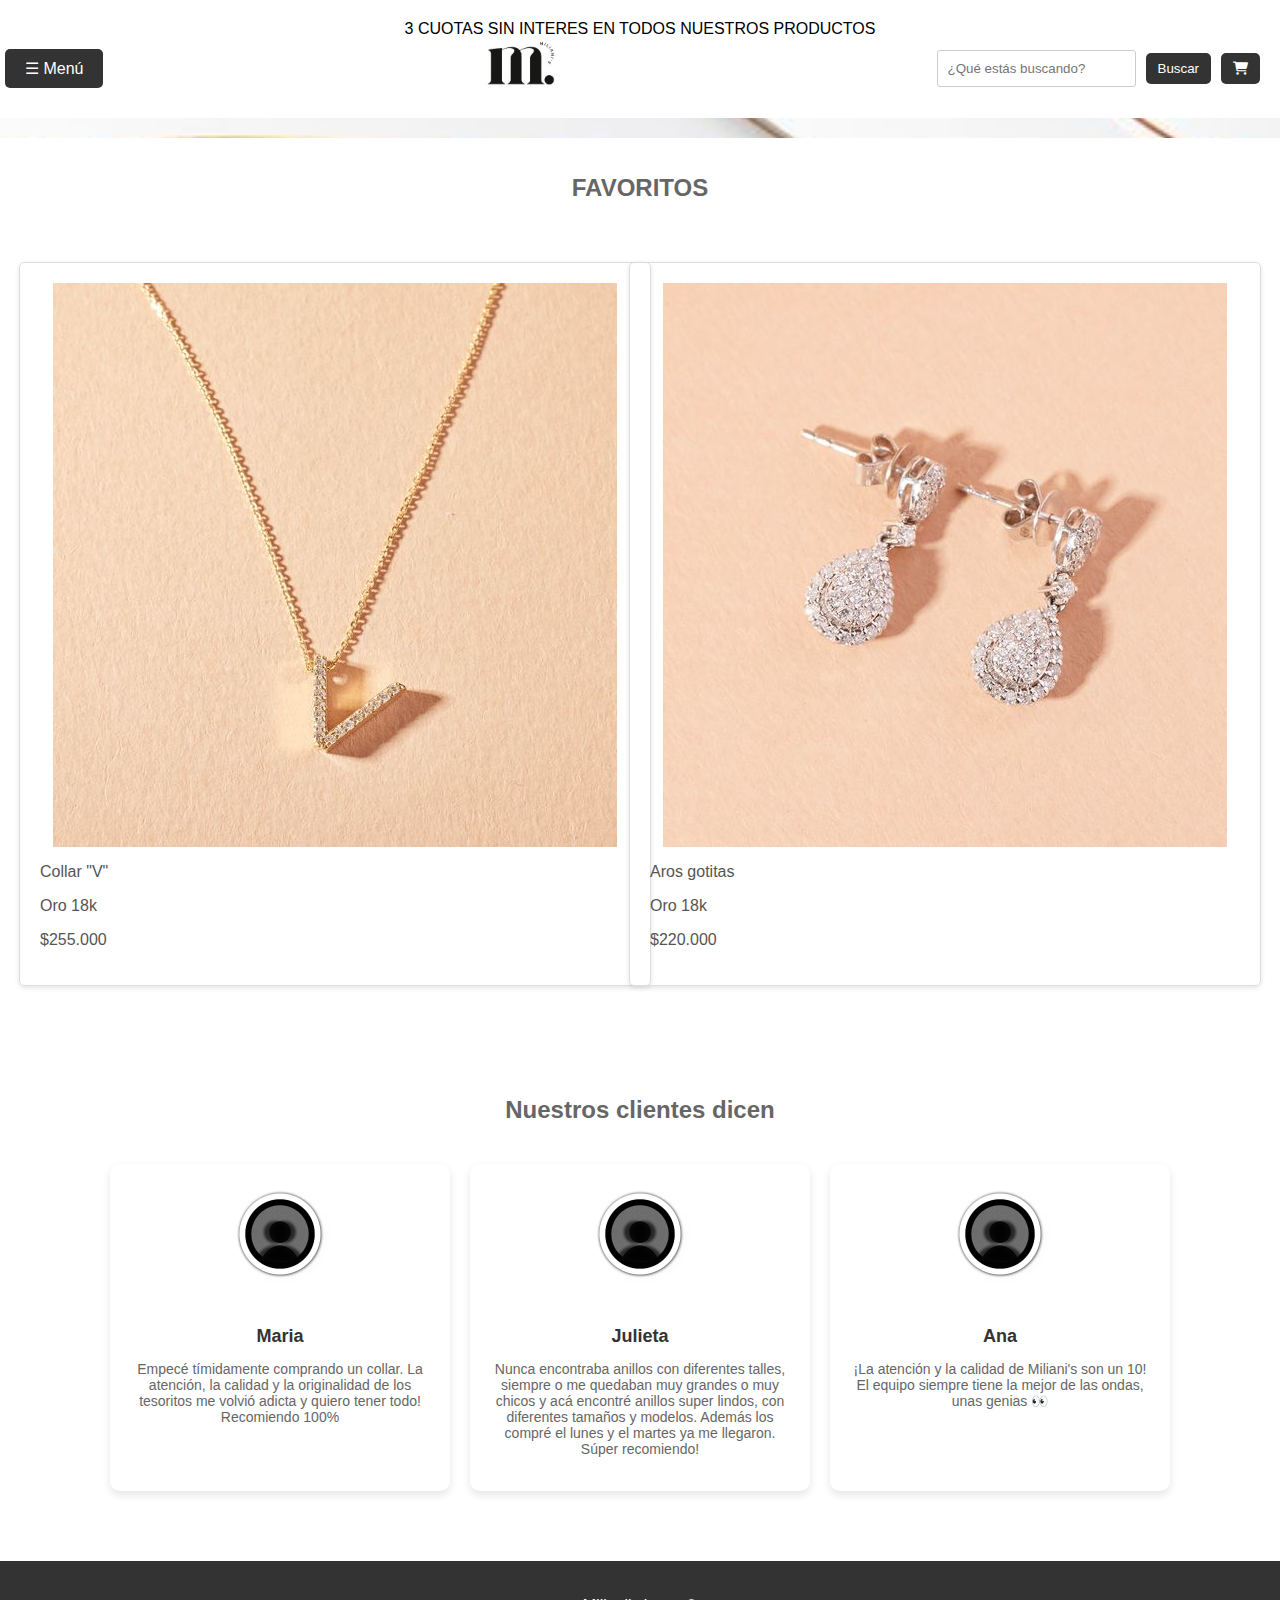
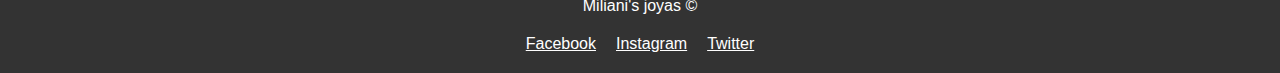
==== index.html @ 060fcf09 "Header Tags" ====
<!DOCTYPE html>
<html lang="en">
<head>
    <meta charset="UTF-8">
    <meta name="viewport" content="width=device-width, initial-scale=1.0">
    <title>Miliani's</title>
    <link rel="stylesheet" href="./styles/style.css"> 
    <link rel="stylesheet" href="https://cdnjs.cloudflare.com/ajax/libs/font-awesome/6.0.0-beta3/css/all.min.css">
</head>
<body>
    <header>
        <div>3 CUOTAS SIN INTERES EN TODOS NUESTROS PRODUCTOS</div>
            <div class="container">
                <nav>
                    <div class="dropdown">
                        <button class="dropbtn">☰ Menú</button>
                        <div class="dropdown-content">
                            <a href="#">Inicio</a>
                            <div class="submenu-container">
                                <a href="#">Prendas</a>
                                <div class="submenu">
                                    <a href="#">Collares</a>
                                    <a href="#">Anillos</a>
                                    <a href="#">Aros</a>
                                </div>
                            </div>
                            <a href="#">Sobre nosotros</a>
                            <a href="#">Contacto</a>
                        </div>
                    </div>
                    <a href="index.html" class="logo-container">
                        <img src="assets/logo_2.jpg".jpg" alt="Joyeria Logo">
                    </a>
                    <div class="search">
                        <input type="text" placeholder="¿Qué estás buscando?">
                        <button>Buscar</button>
                        <button>
                            <i class="fas fa-shopping-cart"></i>
                        </button>
                    </div>
                </nav>
            </div>
    </header>

    <main class="main">
        <div class="container">
            <h1 class="title">FAVORITOS</h1>
            <div class="content">
                <div class="box">
                    <a href="index.html" class="fav_1">
                        <img src="./assets/Collares/collar_1.jpg".jpg" alt="Favorito 1">
                    </a>
                    <p>Collar "V"</p>
                    <p>Oro 18k</p>
                    <p>$255.000</p>
                </div>
                <div class="box">
                    <a href="index.html" class="fav_2">
                        <img src="./assets/Aros/aros_1.jpg".jpg" alt="Favorito 2">
                    </a>
                    <p>Aros gotitas</p>
                    <p>Oro 18k</p>
                    <p>$220.000</p>
                </div>
            </div>
        </div>
    </main>

    <section class="testimonials">
        <h2>Nuestros clientes dicen</h2>
        <div class="testimonial-container">
            <div class="testimonial">
                <img src="assets/Clientes/cliente_1.jpg" alt="Foto de Maria">
                <h3>Maria</h3>
                <p>Empecé tímidamente comprando un collar. La atención, la calidad y la originalidad de los tesoritos me volvió adicta y quiero tener todo! Recomiendo 100%</p>
            </div>
            <div class="testimonial">
                <img src="assets/Clientes/cliente_1.jpg" alt="Foto de Julieta">
                <h3>Julieta</h3>
                <p>Nunca encontraba anillos con diferentes talles, siempre o me quedaban muy grandes o muy chicos y acá encontré anillos super lindos, con diferentes tamaños y modelos. Además los compré el lunes y el martes ya me llegaron. Súper recomiendo!</p>
            </div>
            <div class="testimonial">
                <img src="assets/Clientes/cliente_1.jpg" alt="Foto de Ana">
                <h3>Ana</h3>
                <p>¡La atención y la calidad de Miliani's son un 10! El equipo siempre tiene la mejor de las ondas, unas genias 👀</p>
            </div>
        </div>
    </section>

    <footer class="footer">
        <div class="container">
            <p>Miliani's joyas &copy; </p>
            <div class="social">
                <a href="#">Facebook</a>
                <a href="#">Instagram</a>
                <a href="#">Twitter</a>
            </div>
        </div>
    </footer>
</body>
</html>
---- styles/style.css ----
body {
    margin: 0;
    padding: 0;
    font-family: sans-serif;
    background-image: url('../assets/fondo.jpg');
    background-size: cover;
    background-repeat: no-repeat; 
    background-attachment: fixed;
    background-position: center; 
}

header {
    background-color: #fff;
    padding: 20px 0;
    text-align: center;
}

nav {
    display: flex;
    justify-content: space-between;
    align-items: center;
}


/*Logo*/


.logo {
    font-size: 30px;
    font-weight: bold;
    text-decoration: none;
    color: #333;
    position: static;
}

.logo:hover {
    color: #666;
    text-decoration: none;
}

.logo-container {
    display: flex;
    align-items: center;
    height: 60px; 
}

.logo-container img {
    max-height: 100%;
    max-width: 100%;
    object-fit: contain; 
}

/* Contenedor de búsqueda y carrito */
.search-cart-container {
    display: flex;
    align-items: center;
}

.search {
    display: flex;
    align-items: center;
    margin-right: 10px; /* Separación entre la búsqueda y el carrito */
}

.search input {
    padding: 8px;
    border: 1px solid #ddd;
    border-radius: 5px;
    margin-right: 10px;
}

.search button {
    background-color: #333;
    color: #fff;
    padding: 8px 12px;
    border: none;
    border-radius: 5px;
    cursor: pointer;
    flex-grow: 0;
    margin-right: 10px;
}

.cart-button {
    margin-left: 20px;
    background-color: transparent;
    border: none;
    cursor: pointer;
    font-size: 20px;
    
}

.cart-button i {
    color: #000;
}

.cart-button:hover i {
    color: #555;
}

/* Estilo para el menú desplegable */
.dropdown {
    position: relative;
    display: inline-block;
    margin: 5px;
}

.dropbtn {
    background-color: #333;
    color: white;
    padding: 10px 20px;
    font-size: 16px;
    border: none;
    cursor: pointer;
    border-radius: 5px;
}

.dropdown-content {
    display: none;
    position: absolute;
    left: 0;
    background-color: #f0f0f0;
    min-width: 160px;
    box-shadow: 0px 8px 16px 0px rgba(0,0,0,0.2);
    z-index: 1;
    border-radius: 5px;
}

.dropdown-content a {
    color: black;
    padding: 12px 16px;
    text-decoration: none;
    display: block;
}

.dropdown-content a:hover {
    background-color: #ddd;
}

.dropdown:hover .dropdown-content {
    display: block;
}

.submenu-container {
    position: relative;
}

.submenu {
    display: none;
    position: absolute;
    left: 160px;
    top: 0;
    background-color: #f0f0f0;
    min-width: 160px;
    box-shadow: 0px 8px 16px 0px rgba(0,0,0,0.2);
    z-index: 1;
    border-radius: 5px;
}

.submenu a {
    padding: 12px 16px;
}

.submenu-container:hover .submenu {
    display: block;
}

.main {
    background-color: #ffffff;
    padding: 20px;
    margin-top: 20px;
}

.title {
    font-size: 24px;
    color: #666;
    margin-bottom: 40px;
    text-align: center;
}

/*imagenes centrales*/

.content {
    display: grid;
    grid-template-columns: repeat(2, 1fr); 
    gap: 20px; 
    justify-items: center; 
    align-items: center;
    padding: 20px;
}

/* Estilos para las cajas */
.box {
    width: 100%; 
    padding: 20px;
    border: 1px solid #ddd;
    border-radius: 5px;
    box-shadow: 0 2px 5px rgba(0, 0, 0, 0.1);
}

/* Estilos para las imágenes dentro de las cajas */
.box img {
    display: block;
    margin: 0 auto;
    max-width: 100%;
    height: auto;
}

.box p {
    font-size: 16px;
    color: #555555;
}

/* Media query para pantallas más pequeñas */
@media (max-width: 768px) {
    .content {
        grid-template-columns: 1fr; 
        gap: 10px;
    }

    .box {
        padding: 15px;
    }

    .box p {
        font-size: 14px; 
    }
}


/*Testimonios */

.testimonials {
    text-align: center;
    padding: 50px 20px;
}

.testimonials h2 {
    font-size: 24px;
    color: #666;
    margin-bottom: 40px;
}

.testimonial-container {
    display: flex;
    justify-content: center;
    gap: 20px;
    flex-wrap: wrap;
}

.testimonial {
    background-color: white;
    border-radius: 10px;
    padding: 20px;
    width: 300px;
    box-shadow: 0 4px 8px rgba(0, 0, 0, 0.1);
    transition: transform 0.3s ease-in-out;
}

.testimonial:hover {
    transform: translateY(-10px);
}

.testimonial img {
    border-radius: 50%;
    width: 100px;
    height: 100px;
    object-fit: cover;
    margin-bottom: 20px;
}

.testimonial h3 {
    font-size: 18px;
    margin-bottom: 10px;
    color: #333;
}

.testimonial p {
    font-size: 14px;
    color: #666;
}

/*Contacto*/

.form-group {
    margin-bottom: 20px;
}

label {
    display: block;
    margin-bottom: 5px;
    color: #555;
}

input[type="text"],
input[type="email"],
textarea {
    width: 100%;
    padding: 10px;
    border: 1px solid #ccc;
    border-radius: 3px;
    box-sizing: border-box;
}

textarea {
    height: 100px;
}

button[type="submit"] {
    background-color: #333; 
    color: #fff;
    padding: 10px 20px;
    border: none;
    border-radius: 3px;
    cursor: pointer;
}

button[type="submit"]:hover {
    background-color: #666; 
}

/*About_us*/

.about-section {
    background-color: #fff;
    border-radius: 10px;
    box-shadow: 0 2px 5px rgba(0, 0, 0, 0.1);
    display: flex;
    align-items: center;
    margin-bottom: 20px;
    padding: 20px;
}

.about-content {
    flex: 1;
    padding: 20px;
}

.about-content h2 {
    margin-bottom: 10px;
}

.about-content p {
    line-height: 1.6;
}

.about-image {
    flex: 1;
    padding: 20px;
    text-align: center;
}

.about-image img {
    max-width: 100%;
    height: auto;
    border-radius: 10px;
}

/*footer*/

.footer {
    background-color: #333;
    color: #fff;
    padding: 20px 0;
    text-align: center;
    margin-top: 20px;
}

.social {
    display: flex;
    justify-content: center;
    margin-top: 20px;
}

.social a {
    color: #fff;
    margin: 0 10px;
}

.social a:hover {
    color: #666;
    text-decoration: none;
}
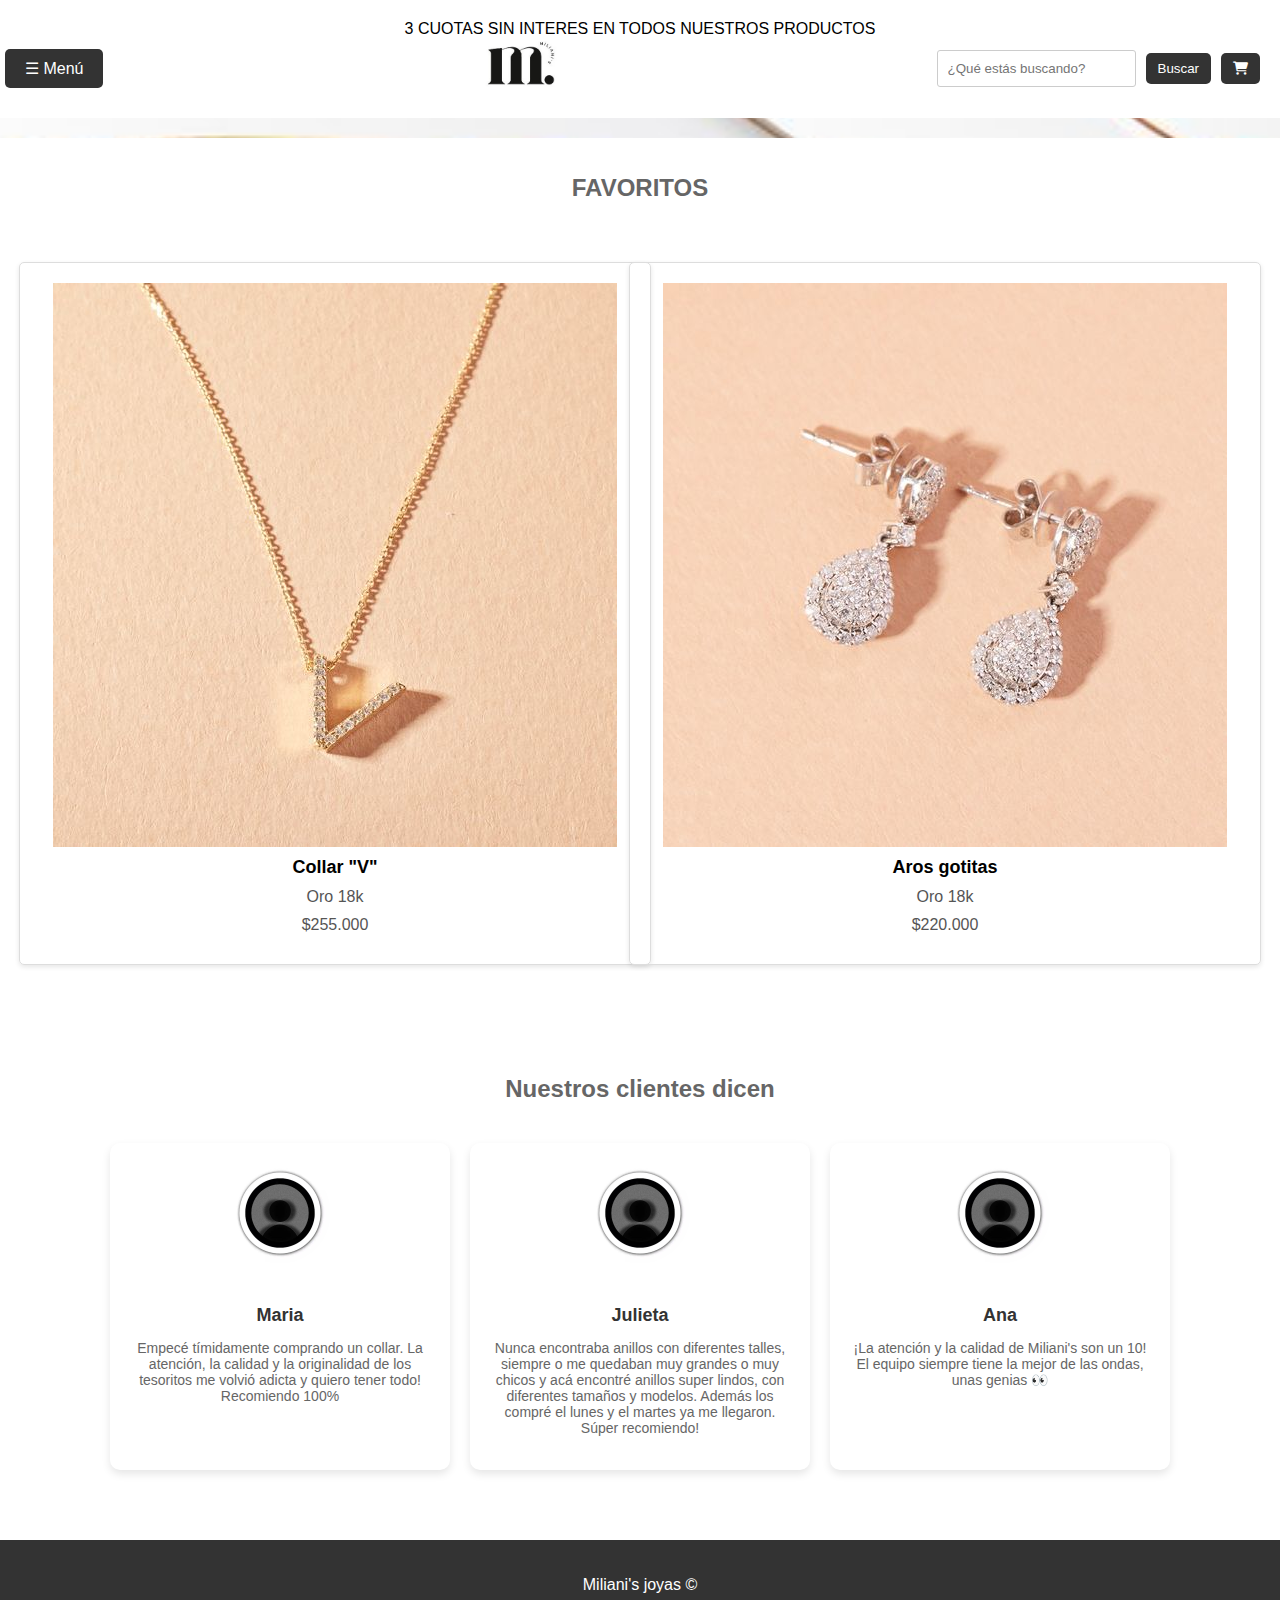
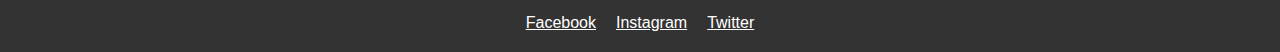
==== commit 8ff56657: "primera actualizacion" ====
--- a/index.html
+++ b/index.html
@@ -9,7 +9,7 @@
 </head>
 <body>
     <header>
-        <div>3 CUOTAS SIN INTERES EN TODOS NUESTROS PRODUCTOS</div>
+        <p1>3 CUOTAS SIN INTERES EN TODOS NUESTROS PRODUCTOS</p1>
             <div class="container">
                 <nav>
                     <div class="dropdown">
@@ -44,27 +44,31 @@
 
     <main class="main">
         <div class="container">
-            <h1 class="title">FAVORITOS</h1>
-            <div class="content">
-                <div class="box">
-                    <a href="index.html" class="fav_1">
-                        <img src="./assets/Collares/collar_1.jpg".jpg" alt="Favorito 1">
-                    </a>
-                    <p>Collar "V"</p>
-                    <p>Oro 18k</p>
-                    <p>$255.000</p>
-                </div>
-                <div class="box">
-                    <a href="index.html" class="fav_2">
-                        <img src="./assets/Aros/aros_1.jpg".jpg" alt="Favorito 2">
-                    </a>
-                    <p>Aros gotitas</p>
-                    <p>Oro 18k</p>
-                    <p>$220.000</p>
-                </div>
+          <h1 class="title">FAVORITOS</h1>
+          <div class="content">
+            <!-- Caja 1: Collar "V" -->
+            <div class="box">
+              <a href="index.html" class="fav_1">
+                <img src="./assets/Collares/collar_1.jpg" alt="Favorito 1">
+              </a>
+              <p class="titulo">Collar "V"</p>
+              <p>Oro 18k</p>
+              <p>$255.000</p>
             </div>
+      
+            <!-- Caja 2: Aros gotitas -->
+            <div class="box">
+              <a href="index.html" class="fav_2">
+                <img src="./assets/Aros/aros_1.jpg" alt="Favorito 2">
+              </a>
+              <p class="titulo">Aros gotitas</p> 
+              <p>Oro 18k</p>
+              <p>$220.000</p>
+            </div>
+          </div>
         </div>
-    </main>
+      </main>
+      
 
     <section class="testimonials">
         <h2>Nuestros clientes dicen</h2>
--- a/styles/style.css
+++ b/styles/style.css
@@ -177,39 +177,47 @@
     text-align: center;
 }
 
-/*imagenes centrales*/
-
 .content {
     display: grid;
-    grid-template-columns: repeat(2, 1fr); 
-    gap: 20px; 
-    justify-items: center; 
-    align-items: center;
-    padding: 20px;
-}
-
-/* Estilos para las cajas */
-.box {
-    width: 100%; 
+    grid-template-columns: repeat(2, 1fr);
+    gap: 20px;
+    justify-items: center;
+    align-items: center;
+    padding: 20px;
+  }
+  
+  /* Estilos para las cajas */
+  .box {
+    width: 100%;
     padding: 20px;
     border: 1px solid #ddd;
     border-radius: 5px;
     box-shadow: 0 2px 5px rgba(0, 0, 0, 0.1);
-}
-
-/* Estilos para las imágenes dentro de las cajas */
-.box img {
+    text-align: center; /* Centrar los textos en la caja */
+  }
+  
+  /* Estilos para las imágenes dentro de las cajas */
+  .box img {
     display: block;
     margin: 0 auto;
     max-width: 100%;
     height: auto;
-}
-
-.box p {
+  }
+  
+  /* Estilos para los párrafos */
+  .box p {
     font-size: 16px;
     color: #555555;
-}
-
+    margin: 10px 0; /* Añadir margen entre párrafos */
+  }
+  
+  /* Estilo específico para los títulos */
+  .box p.titulo {
+    font-weight: bold; /* Hacer el título en negrita */
+    font-size: 18px; /* Un poco más grande */
+    color: #000000; /* Texto negro para destacar */
+  }
+  
 /* Media query para pantallas más pequeñas */
 @media (max-width: 768px) {
     .content {
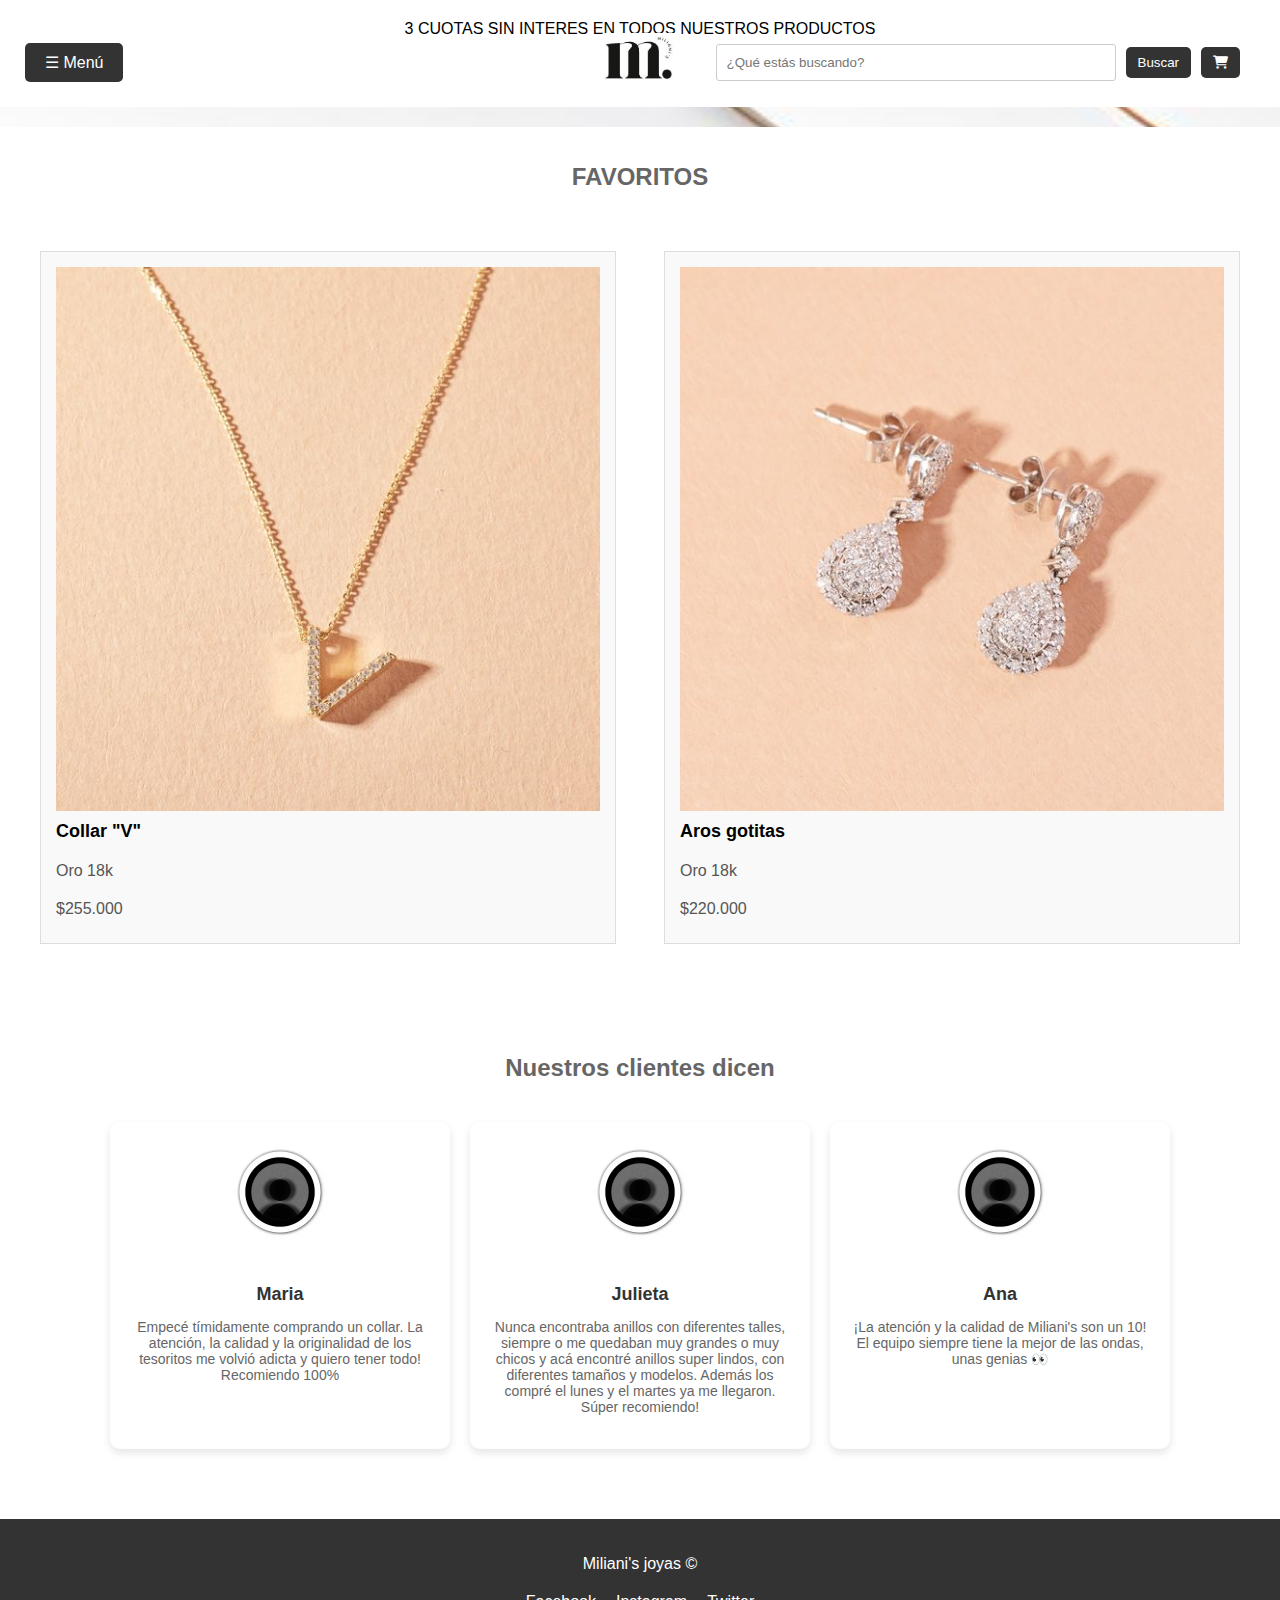
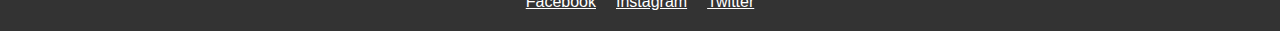
==== commit 8e7acdf7: "Ajuste de logo" ====
--- a/index.html
+++ b/index.html
@@ -28,9 +28,10 @@
                             <a href="#">Contacto</a>
                         </div>
                     </div>
-                    <a href="index.html" class="logo-container">
+                    <div class="logo-container logo-container-centered">
                         <img src="assets/logo_2.jpg".jpg" alt="Joyeria Logo">
-                    </a>
+                    </div>
+                   
                     <div class="search">
                         <input type="text" placeholder="¿Qué estás buscando?">
                         <button>Buscar</button>
--- a/styles/style.css
+++ b/styles/style.css
@@ -8,6 +8,7 @@
     background-attachment: fixed;
     background-position: center; 
 }
+/*Header y nav*/
 
 header {
     background-color: #fff;
@@ -19,6 +20,8 @@
     display: flex;
     justify-content: space-between;
     align-items: center;
+    flex-wrap: wrap;
+    padding: 0 20px;
 }
 
 
@@ -44,6 +47,13 @@
     height: 60px; 
 }
 
+.logo-container-centered {
+    position: absolute;
+    bottom: 1;
+    left: 50%;
+    transform: translateX(-50%);
+}
+
 .logo-container img {
     max-height: 100%;
     max-width: 100%;
@@ -54,6 +64,7 @@
 .search-cart-container {
     display: flex;
     align-items: center;
+    flex-wrap: wrap;
 }
 
 .search {
@@ -67,6 +78,7 @@
     border: 1px solid #ddd;
     border-radius: 5px;
     margin-right: 10px;
+    width: 100%;
 }
 
 .search button {
@@ -186,54 +198,73 @@
     padding: 20px;
   }
   
-  /* Estilos para las cajas */
-  .box {
-    width: 100%;
-    padding: 20px;
-    border: 1px solid #ddd;
-    border-radius: 5px;
-    box-shadow: 0 2px 5px rgba(0, 0, 0, 0.1);
-    text-align: center; /* Centrar los textos en la caja */
-  }
-  
-  /* Estilos para las imágenes dentro de las cajas */
-  .box img {
+/* Estilos para las imágenes dentro de las cajas */
+.box img {
     display: block;
     margin: 0 auto;
-    max-width: 100%;
+    width: 100%; /* Forzar que todas las imágenes ocupen el 100% del ancho disponible */
     height: auto;
+    max-height: 550px;
+    object-fit: cover;
   }
   
   /* Estilos para los párrafos */
   .box p {
     font-size: 16px;
     color: #555555;
-    margin: 10px 0; /* Añadir margen entre párrafos */
+    margin: 10px 0;
   }
   
   /* Estilo específico para los títulos */
   .box p.titulo {
-    font-weight: bold; /* Hacer el título en negrita */
-    font-size: 18px; /* Un poco más grande */
-    color: #000000; /* Texto negro para destacar */
-  }
-  
-/* Media query para pantallas más pequeñas */
-@media (max-width: 768px) {
+    font-weight: bold;
+    font-size: 18px;
+    color: #000000;
+  }
+  
+  /* Estilos para la caja contenedora */
+  .content {
+    display: flex; 
+    justify-content: space-between; 
+    align-items: stretch; /* Asegura que todas las cajas se estiren para ser del mismo tamaño */
+    gap: 20px; 
+  }
+  
+  /* Estilos para las cajas individuales */
+  .box {
+    flex: 1; 
+    max-width: 48%; /* Limita el ancho máximo de las cajas */
+    box-sizing: border-box;
+    padding: 15px;
+    background-color: #f9f9f9; 
+    border: 1px solid #ddd;
+    display: flex;
+    flex-direction: column;
+    justify-content: space-between;
+  }
+  
+  /* Ajustar el alto mínimo de las cajas */
+  .box {
+    min-height: 200px; /* Ajusta esta altura para que las cajas sean iguales */
+  }
+  
+  /* Media query para pantallas más pequeñas */
+  @media (max-width: 768px) {
     .content {
-        grid-template-columns: 1fr; 
-        gap: 10px;
+      flex-direction: column; /* Apilar las cajas en pantallas pequeñas */
+      gap: 10px;
     }
-
+  
     .box {
-        padding: 15px;
+      max-width: 100%; /* Ancho completo en pantallas pequeñas */
+      padding: 15px;
     }
-
+  
     .box p {
-        font-size: 14px; 
+      font-size: 14px;
     }
-}
-
+  }
+  
 
 /*Testimonios */
 
@@ -288,8 +319,14 @@
 }
 
 /*Contacto*/
-
-.form-group {
+.contact-page {
+    display: flex;
+    justify-content: center;
+    align-items: center;
+}
+
+
+.mb-3 {
     margin-bottom: 20px;
 }
 
@@ -302,15 +339,17 @@
 input[type="text"],
 input[type="email"],
 textarea {
-    width: 100%;
+    width: 400px; /* Ancho reducido */
     padding: 10px;
     border: 1px solid #ccc;
     border-radius: 3px;
     box-sizing: border-box;
+    max-width: 100%; /* Para asegurarnos de que no se salga en pantallas más pequeñas */
 }
 
 textarea {
     height: 100px;
+    width: 400px; /* Ajustar el ancho también para el área de texto */
 }
 
 button[type="submit"] {
@@ -326,6 +365,7 @@
     background-color: #666; 
 }
 
+
 /*About_us*/
 
 .about-section {
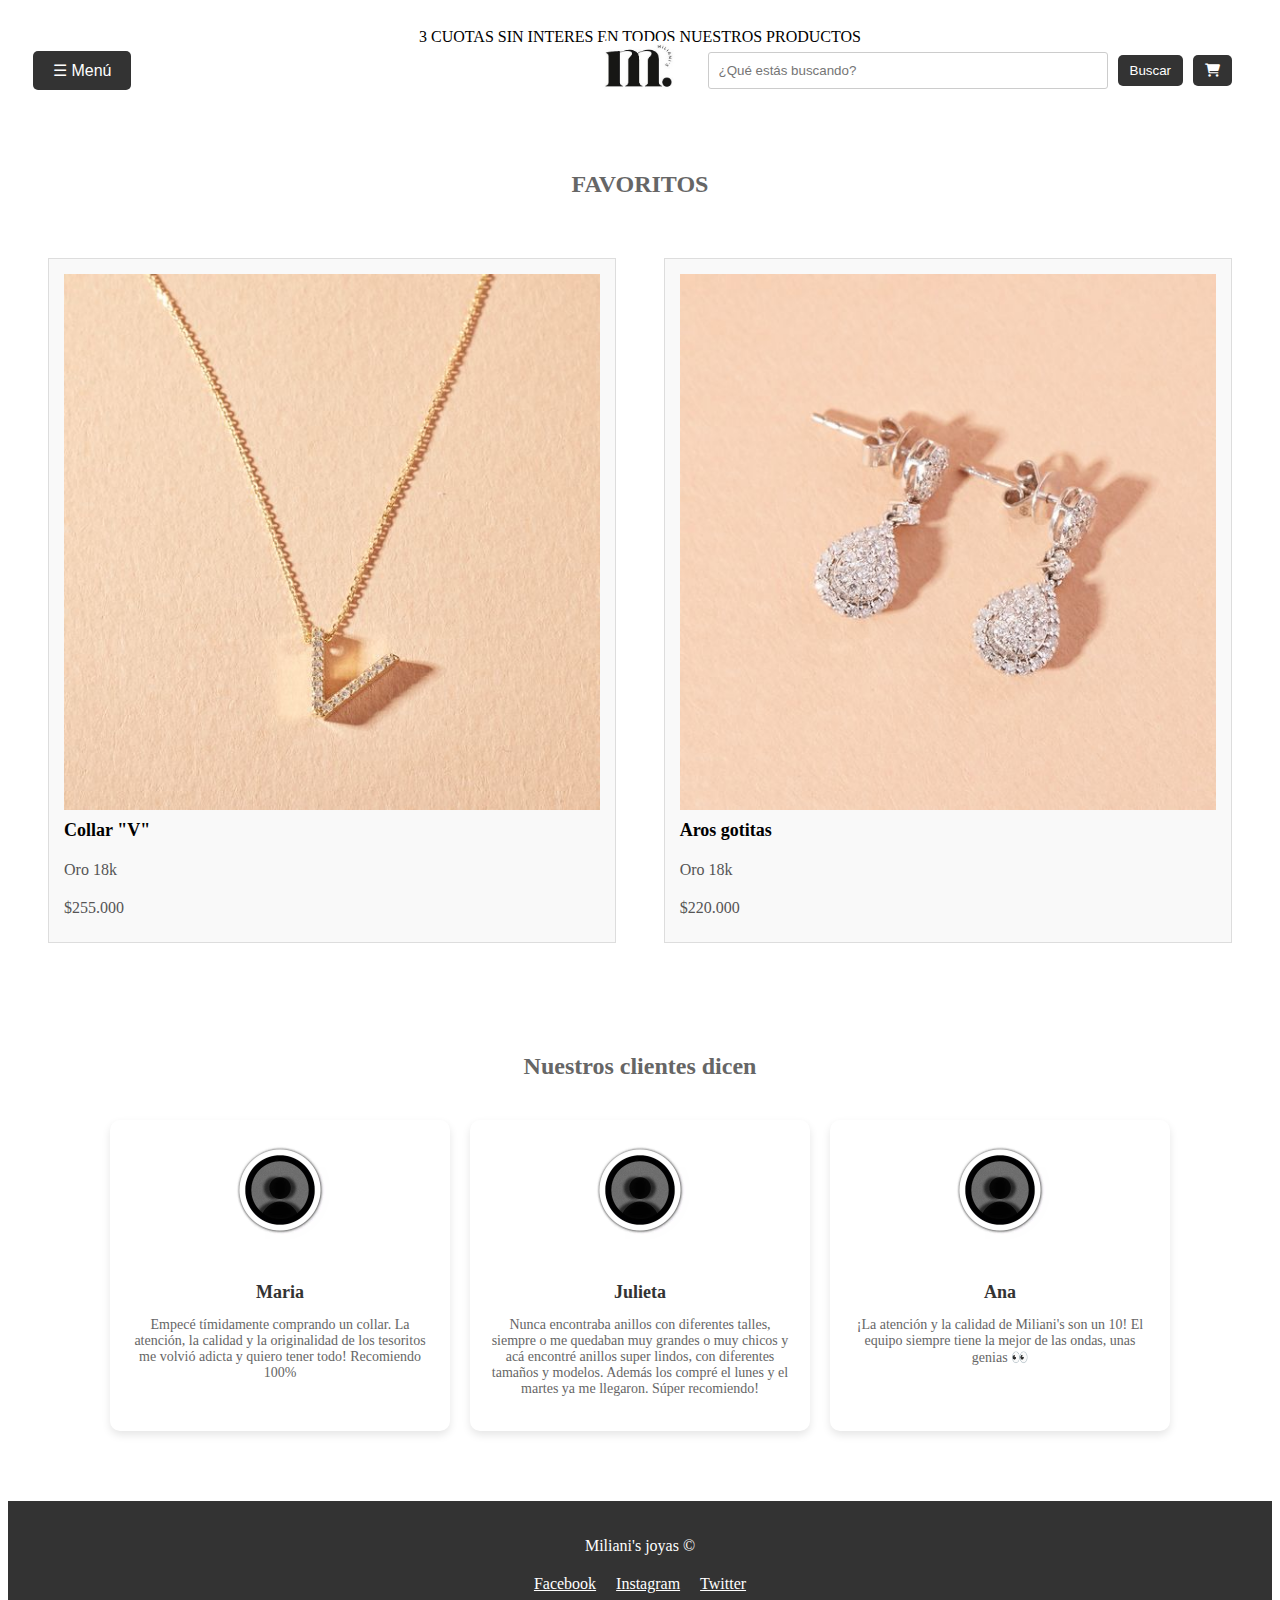
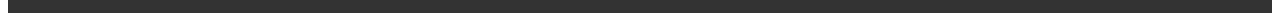
==== commit 95495c7d: "Funcionamiento de los botones del dropdown" ====
--- a/index.html
+++ b/index.html
@@ -15,23 +15,24 @@
                     <div class="dropdown">
                         <button class="dropbtn">☰ Menú</button>
                         <div class="dropdown-content">
-                            <a href="#">Inicio</a>
+                            <a href="index.html">Inicio</a>
                             <div class="submenu-container">
                                 <a href="#">Prendas</a>
                                 <div class="submenu">
-                                    <a href="#">Collares</a>
-                                    <a href="#">Anillos</a>
-                                    <a href="#">Aros</a>
+                                    <a href="pages/collares.html">Collares</a>
+                                    <a href="pages/anillos.html">Anillos</a>
+                                    <a href="pages/aros.html">Aros</a>
                                 </div>
                             </div>
-                            <a href="#">Sobre nosotros</a>
-                            <a href="#">Contacto</a>
+                            <a href="pages/sobre-nosotros.html">Sobre nosotros</a>
+                            <a href="pages/contacto.html">Contacto</a>
                         </div>
                     </div>
+                    
                     <div class="logo-container logo-container-centered">
                         <img src="assets/logo_2.jpg".jpg" alt="Joyeria Logo">
                     </div>
-                   
+
                     <div class="search">
                         <input type="text" placeholder="¿Qué estás buscando?">
                         <button>Buscar</button>
--- a/styles/style.css
+++ b/styles/style.css
@@ -1,431 +1,410 @@
-body {
-    margin: 0;
-    padding: 0;
-    font-family: sans-serif;
-    background-image: url('../assets/fondo.jpg');
-    background-size: cover;
-    background-repeat: no-repeat; 
-    background-attachment: fixed;
-    background-position: center; 
-}
+@charset "UTF-8";
 /*Header y nav*/
-
 header {
-    background-color: #fff;
-    padding: 20px 0;
-    text-align: center;
+  background-color: #fff;
+  padding: 20px 0;
+  text-align: center;
 }
 
 nav {
-    display: flex;
-    justify-content: space-between;
-    align-items: center;
-    flex-wrap: wrap;
-    padding: 0 20px;
-}
-
+  display: flex;
+  justify-content: space-between;
+  align-items: center;
+  flex-wrap: wrap;
+  padding: 0 20px;
+}
 
 /*Logo*/
-
-
 .logo {
-    font-size: 30px;
-    font-weight: bold;
-    text-decoration: none;
-    color: #333;
-    position: static;
+  font-size: 30px;
+  font-weight: bold;
+  text-decoration: none;
+  color: #333;
+  position: static;
 }
 
 .logo:hover {
-    color: #666;
-    text-decoration: none;
+  color: #666;
+  text-decoration: none;
 }
 
 .logo-container {
-    display: flex;
-    align-items: center;
-    height: 60px; 
+  display: flex;
+  align-items: center;
+  height: 60px;
 }
 
 .logo-container-centered {
-    position: absolute;
-    bottom: 1;
-    left: 50%;
-    transform: translateX(-50%);
+  position: absolute;
+  bottom: 1;
+  left: 50%;
+  transform: translateX(-50%);
 }
 
 .logo-container img {
-    max-height: 100%;
-    max-width: 100%;
-    object-fit: contain; 
+  max-height: 100%;
+  max-width: 100%;
+  object-fit: contain;
 }
 
 /* Contenedor de búsqueda y carrito */
 .search-cart-container {
-    display: flex;
-    align-items: center;
-    flex-wrap: wrap;
+  display: flex;
+  align-items: center;
+  flex-wrap: wrap;
 }
 
 .search {
-    display: flex;
-    align-items: center;
-    margin-right: 10px; /* Separación entre la búsqueda y el carrito */
+  display: flex;
+  align-items: center;
+  margin-right: 10px; /* Separación entre la búsqueda y el carrito */
 }
 
 .search input {
-    padding: 8px;
-    border: 1px solid #ddd;
-    border-radius: 5px;
-    margin-right: 10px;
-    width: 100%;
+  padding: 8px;
+  border: 1px solid #ddd;
+  border-radius: 5px;
+  margin-right: 10px;
+  width: 100%;
 }
 
 .search button {
-    background-color: #333;
-    color: #fff;
-    padding: 8px 12px;
-    border: none;
-    border-radius: 5px;
-    cursor: pointer;
-    flex-grow: 0;
-    margin-right: 10px;
+  background-color: #333;
+  color: #fff;
+  padding: 8px 12px;
+  border: none;
+  border-radius: 5px;
+  cursor: pointer;
+  flex-grow: 0;
+  margin-right: 10px;
 }
 
 .cart-button {
-    margin-left: 20px;
-    background-color: transparent;
-    border: none;
-    cursor: pointer;
-    font-size: 20px;
-    
+  margin-left: 20px;
+  background-color: transparent;
+  border: none;
+  cursor: pointer;
+  font-size: 20px;
 }
 
 .cart-button i {
-    color: #000;
+  color: #000;
 }
 
 .cart-button:hover i {
-    color: #555;
+  color: #666;
+}
+
+/*main*/
+.main {
+  background-color: #fff;
+  padding: 20px;
+  margin-top: 20px;
+}
+
+.title {
+  font-size: 24px;
+  color: #666;
+  margin-bottom: 40px;
+  text-align: center;
+}
+
+.content {
+  display: grid;
+  grid-template-columns: repeat(2, 1fr);
+  gap: 20px;
+  justify-items: center;
+  align-items: center;
+  padding: 20px;
+}
+
+/* Estilos para las imágenes dentro de las cajas */
+.box img {
+  display: block;
+  margin: 0 auto;
+  width: 100%; /* Forzar que todas las imágenes ocupen el 100% del ancho disponible */
+  height: auto;
+  max-height: 550px;
+  object-fit: cover;
+}
+
+/* Estilos para los párrafos */
+.box p {
+  font-size: 16px;
+  color: #555555;
+  margin: 10px 0;
+}
+
+/* Estilo específico para los títulos */
+.box p.titulo {
+  font-weight: bold;
+  font-size: 18px;
+  color: #000000;
+}
+
+/* Estilos para la caja contenedora */
+.content {
+  display: flex;
+  justify-content: space-between;
+  align-items: stretch; /* Asegura que todas las cajas se estiren para ser del mismo tamaño */
+  gap: 20px;
+}
+
+/* Estilos para las cajas individuales */
+.box {
+  flex: 1;
+  max-width: 48%; /* Limita el ancho máximo de las cajas */
+  box-sizing: border-box;
+  padding: 15px;
+  background-color: #f9f9f9;
+  border: 1px solid #ddd;
+  display: flex;
+  flex-direction: column;
+  justify-content: space-between;
+}
+
+/* Ajustar el alto mínimo de las cajas */
+.box {
+  min-height: 200px; /* Ajusta esta altura para que las cajas sean iguales */
+}
+
+/* Media query para pantallas más pequeñas */
+@media (max-width: 768px) {
+  .content {
+    flex-direction: column; /* Apilar las cajas en pantallas pequeñas */
+    gap: 10px;
+  }
+  .box {
+    max-width: 100%; /* Ancho completo en pantallas pequeñas */
+    padding: 15px;
+  }
+  .box p {
+    font-size: 14px;
+  }
+}
+/*footer*/
+.footer {
+  background-color: #333;
+  color: #fff;
+  padding: 20px 0;
+  text-align: center;
+  margin-top: 20px;
+}
+
+.social {
+  display: flex;
+  justify-content: center;
+  margin-top: 20px;
+}
+
+.social a {
+  color: #fff;
+  margin: 0 10px;
+}
+
+.social a:hover {
+  color: #666;
+  text-decoration: none;
 }
 
 /* Estilo para el menú desplegable */
 .dropdown {
-    position: relative;
-    display: inline-block;
-    margin: 5px;
+  position: relative;
+  display: inline-block;
+  margin: 5px;
 }
 
 .dropbtn {
-    background-color: #333;
-    color: white;
-    padding: 10px 20px;
-    font-size: 16px;
-    border: none;
-    cursor: pointer;
-    border-radius: 5px;
+  background-color: #333;
+  color: white;
+  padding: 10px 20px;
+  font-size: 16px;
+  border: none;
+  cursor: pointer;
+  border-radius: 5px;
 }
 
 .dropdown-content {
-    display: none;
-    position: absolute;
-    left: 0;
-    background-color: #f0f0f0;
-    min-width: 160px;
-    box-shadow: 0px 8px 16px 0px rgba(0,0,0,0.2);
-    z-index: 1;
-    border-radius: 5px;
+  display: none;
+  position: absolute;
+  left: 0;
+  background-color: #f0f0f0;
+  min-width: 160px;
+  box-shadow: 0px 8px 16px 0px rgba(0, 0, 0, 0.2);
+  z-index: 1;
+  border-radius: 5px;
 }
 
 .dropdown-content a {
-    color: black;
-    padding: 12px 16px;
-    text-decoration: none;
-    display: block;
+  color: black;
+  padding: 12px 16px;
+  text-decoration: none;
+  display: block;
 }
 
 .dropdown-content a:hover {
-    background-color: #ddd;
+  background-color: #ddd;
 }
 
 .dropdown:hover .dropdown-content {
-    display: block;
+  display: block;
 }
 
 .submenu-container {
-    position: relative;
+  position: relative;
 }
 
 .submenu {
-    display: none;
-    position: absolute;
-    left: 160px;
-    top: 0;
-    background-color: #f0f0f0;
-    min-width: 160px;
-    box-shadow: 0px 8px 16px 0px rgba(0,0,0,0.2);
-    z-index: 1;
-    border-radius: 5px;
+  display: none;
+  position: absolute;
+  left: 160px;
+  top: 0;
+  background-color: #f0f0f0;
+  min-width: 160px;
+  box-shadow: 0px 8px 16px 0px rgba(0, 0, 0, 0.2);
+  z-index: 1;
+  border-radius: 5px;
 }
 
 .submenu a {
-    padding: 12px 16px;
+  padding: 12px 16px;
 }
 
 .submenu-container:hover .submenu {
-    display: block;
-}
-
-.main {
-    background-color: #ffffff;
-    padding: 20px;
-    margin-top: 20px;
-}
-
-.title {
-    font-size: 24px;
-    color: #666;
-    margin-bottom: 40px;
-    text-align: center;
-}
-
-.content {
-    display: grid;
-    grid-template-columns: repeat(2, 1fr);
-    gap: 20px;
-    justify-items: center;
-    align-items: center;
-    padding: 20px;
-  }
-  
-/* Estilos para las imágenes dentro de las cajas */
-.box img {
-    display: block;
-    margin: 0 auto;
-    width: 100%; /* Forzar que todas las imágenes ocupen el 100% del ancho disponible */
-    height: auto;
-    max-height: 550px;
-    object-fit: cover;
-  }
-  
-  /* Estilos para los párrafos */
-  .box p {
-    font-size: 16px;
-    color: #555555;
-    margin: 10px 0;
-  }
-  
-  /* Estilo específico para los títulos */
-  .box p.titulo {
-    font-weight: bold;
-    font-size: 18px;
-    color: #000000;
-  }
-  
-  /* Estilos para la caja contenedora */
-  .content {
-    display: flex; 
-    justify-content: space-between; 
-    align-items: stretch; /* Asegura que todas las cajas se estiren para ser del mismo tamaño */
-    gap: 20px; 
-  }
-  
-  /* Estilos para las cajas individuales */
-  .box {
-    flex: 1; 
-    max-width: 48%; /* Limita el ancho máximo de las cajas */
-    box-sizing: border-box;
-    padding: 15px;
-    background-color: #f9f9f9; 
-    border: 1px solid #ddd;
-    display: flex;
-    flex-direction: column;
-    justify-content: space-between;
-  }
-  
-  /* Ajustar el alto mínimo de las cajas */
-  .box {
-    min-height: 200px; /* Ajusta esta altura para que las cajas sean iguales */
-  }
-  
-  /* Media query para pantallas más pequeñas */
-  @media (max-width: 768px) {
-    .content {
-      flex-direction: column; /* Apilar las cajas en pantallas pequeñas */
-      gap: 10px;
-    }
-  
-    .box {
-      max-width: 100%; /* Ancho completo en pantallas pequeñas */
-      padding: 15px;
-    }
-  
-    .box p {
-      font-size: 14px;
-    }
-  }
-  
+  display: block;
+}
 
 /*Testimonios */
-
 .testimonials {
-    text-align: center;
-    padding: 50px 20px;
+  text-align: center;
+  padding: 50px 20px;
 }
 
 .testimonials h2 {
-    font-size: 24px;
-    color: #666;
-    margin-bottom: 40px;
+  font-size: 24px;
+  color: #666;
+  margin-bottom: 40px;
 }
 
 .testimonial-container {
-    display: flex;
-    justify-content: center;
-    gap: 20px;
-    flex-wrap: wrap;
+  display: flex;
+  justify-content: center;
+  gap: 20px;
+  flex-wrap: wrap;
 }
 
 .testimonial {
-    background-color: white;
-    border-radius: 10px;
-    padding: 20px;
-    width: 300px;
-    box-shadow: 0 4px 8px rgba(0, 0, 0, 0.1);
-    transition: transform 0.3s ease-in-out;
+  background-color: white;
+  border-radius: 10px;
+  padding: 20px;
+  width: 300px;
+  box-shadow: 0 4px 8px rgba(0, 0, 0, 0.1);
+  transition: transform 0.3s ease-in-out;
 }
 
 .testimonial:hover {
-    transform: translateY(-10px);
+  transform: translateY(-10px);
 }
 
 .testimonial img {
-    border-radius: 50%;
-    width: 100px;
-    height: 100px;
-    object-fit: cover;
-    margin-bottom: 20px;
+  border-radius: 50%;
+  width: 100px;
+  height: 100px;
+  object-fit: cover;
+  margin-bottom: 20px;
 }
 
 .testimonial h3 {
-    font-size: 18px;
-    margin-bottom: 10px;
-    color: #333;
+  font-size: 18px;
+  margin-bottom: 10px;
+  color: #333;
 }
 
 .testimonial p {
-    font-size: 14px;
-    color: #666;
+  font-size: 14px;
+  color: #666;
 }
 
 /*Contacto*/
 .contact-page {
-    display: flex;
-    justify-content: center;
-    align-items: center;
-}
-
+  display: flex;
+  justify-content: center;
+  align-items: center;
+}
 
 .mb-3 {
-    margin-bottom: 20px;
+  margin-bottom: 20px;
 }
 
 label {
-    display: block;
-    margin-bottom: 5px;
-    color: #555;
-}
-
-input[type="text"],
-input[type="email"],
+  display: block;
+  margin-bottom: 5px;
+  color: #555;
+}
+
+input[type=text],
+input[type=email],
 textarea {
-    width: 400px; /* Ancho reducido */
-    padding: 10px;
-    border: 1px solid #ccc;
-    border-radius: 3px;
-    box-sizing: border-box;
-    max-width: 100%; /* Para asegurarnos de que no se salga en pantallas más pequeñas */
+  width: 400px; /* Ancho reducido */
+  padding: 10px;
+  border: 1px solid #ccc;
+  border-radius: 3px;
+  box-sizing: border-box;
+  max-width: 100%; /* Para asegurarnos de que no se salga en pantallas más pequeñas */
 }
 
 textarea {
-    height: 100px;
-    width: 400px; /* Ajustar el ancho también para el área de texto */
-}
-
-button[type="submit"] {
-    background-color: #333; 
-    color: #fff;
-    padding: 10px 20px;
-    border: none;
-    border-radius: 3px;
-    cursor: pointer;
-}
-
-button[type="submit"]:hover {
-    background-color: #666; 
-}
-
+  height: 100px;
+  width: 400px; /* Ajustar el ancho también para el área de texto */
+}
+
+button[type=submit] {
+  background-color: #333;
+  color: #fff;
+  padding: 10px 20px;
+  border: none;
+  border-radius: 3px;
+  cursor: pointer;
+}
+
+button[type=submit]:hover {
+  background-color: #666;
+}
 
 /*About_us*/
-
 .about-section {
-    background-color: #fff;
-    border-radius: 10px;
-    box-shadow: 0 2px 5px rgba(0, 0, 0, 0.1);
-    display: flex;
-    align-items: center;
-    margin-bottom: 20px;
-    padding: 20px;
+  background-color: #fff;
+  border-radius: 10px;
+  box-shadow: 0 2px 5px rgba(0, 0, 0, 0.1);
+  display: flex;
+  align-items: center;
+  margin-bottom: 20px;
+  padding: 20px;
 }
 
 .about-content {
-    flex: 1;
-    padding: 20px;
+  flex: 1;
+  padding: 20px;
 }
 
 .about-content h2 {
-    margin-bottom: 10px;
+  margin-bottom: 10px;
 }
 
 .about-content p {
-    line-height: 1.6;
+  line-height: 1.6;
 }
 
 .about-image {
-    flex: 1;
-    padding: 20px;
-    text-align: center;
+  flex: 1;
+  padding: 20px;
+  text-align: center;
 }
 
 .about-image img {
-    max-width: 100%;
-    height: auto;
-    border-radius: 10px;
-}
-
-/*footer*/
-
-.footer {
-    background-color: #333;
-    color: #fff;
-    padding: 20px 0;
-    text-align: center;
-    margin-top: 20px;
-}
-
-.social {
-    display: flex;
-    justify-content: center;
-    margin-top: 20px;
-}
-
-.social a {
-    color: #fff;
-    margin: 0 10px;
-}
-
-.social a:hover {
-    color: #666;
-    text-decoration: none;
-}
-
+  max-width: 100%;
+  height: auto;
+  border-radius: 10px;
+}
+
+/*# sourceMappingURL=style.css.map */
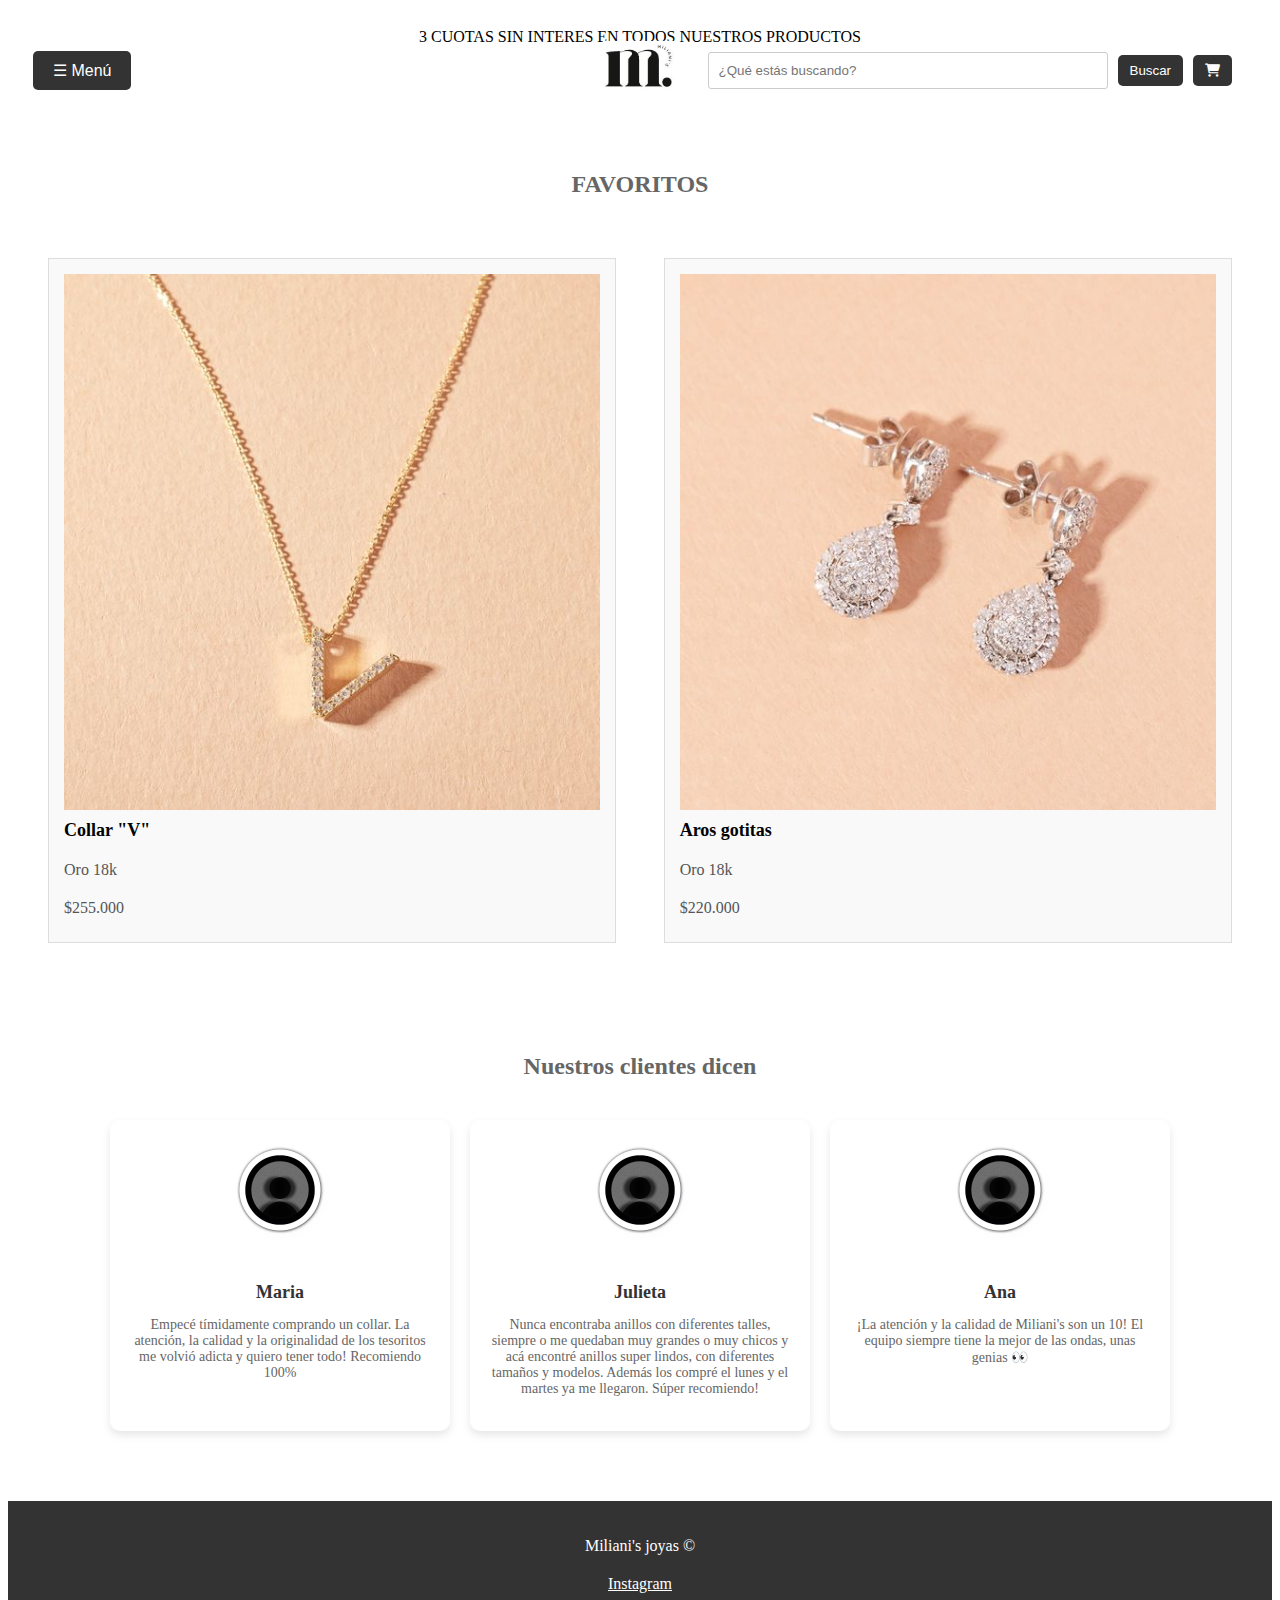
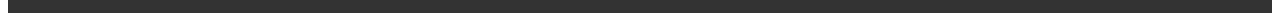
==== commit 59b3dcd1: "Incorporacion de SEO, link a redes y improv de pages" ====
--- a/index.html
+++ b/index.html
@@ -3,7 +3,16 @@
 <head>
     <meta charset="UTF-8">
     <meta name="viewport" content="width=device-width, initial-scale=1.0">
-    <title>Miliani's</title>
+    <title>Miliani's Joyas - Prendas de alta calidad</title>
+    <!-- Meta descripción para SEO -->
+    <meta name="description" content="Descubre la colección de joyería de Miliani's: collares, anillos y aros de oro 18k. Compra con 3 cuotas sin interés. Calidad garantizada y envíos rápidos.">
+    
+    <!-- Meta keywords (opcional, pero puedes incluirlas) -->
+    <meta name="keywords" content="joyería, collares, anillos, aros, oro, plata, Miliani's, accesorios, joyas de alta calidad">
+    
+    <!-- Meta autor -->
+    <meta name="author" content="Miliani's Joyas">
+
     <link rel="stylesheet" href="./styles/style.css"> 
     <link rel="stylesheet" href="https://cdnjs.cloudflare.com/ajax/libs/font-awesome/6.0.0-beta3/css/all.min.css">
 </head>
@@ -51,7 +60,7 @@
             <!-- Caja 1: Collar "V" -->
             <div class="box">
               <a href="index.html" class="fav_1">
-                <img src="./assets/Collares/collar_1.jpg" alt="Favorito 1">
+                <img src="./assets/Collares/collar_1.jpg" alt="Favorito 1 | Collar en V oro 18k" loading="lazy">
               </a>
               <p class="titulo">Collar "V"</p>
               <p>Oro 18k</p>
@@ -61,7 +70,7 @@
             <!-- Caja 2: Aros gotitas -->
             <div class="box">
               <a href="index.html" class="fav_2">
-                <img src="./assets/Aros/aros_1.jpg" alt="Favorito 2">
+                <img src="./assets/Aros/aros_1.jpg" alt="Favorito 2 | Aros gotitas oro 18k " loading="lazy">
               </a>
               <p class="titulo">Aros gotitas</p> 
               <p>Oro 18k</p>
@@ -76,17 +85,17 @@
         <h2>Nuestros clientes dicen</h2>
         <div class="testimonial-container">
             <div class="testimonial">
-                <img src="assets/Clientes/cliente_1.jpg" alt="Foto de Maria">
+                <img src="assets/Clientes/cliente_1.jpg" alt="Foto de Maria" loading="lazy">
                 <h3>Maria</h3>
                 <p>Empecé tímidamente comprando un collar. La atención, la calidad y la originalidad de los tesoritos me volvió adicta y quiero tener todo! Recomiendo 100%</p>
             </div>
             <div class="testimonial">
-                <img src="assets/Clientes/cliente_1.jpg" alt="Foto de Julieta">
+                <img src="assets/Clientes/cliente_1.jpg" alt="Foto de Julieta" loading="lazy">
                 <h3>Julieta</h3>
                 <p>Nunca encontraba anillos con diferentes talles, siempre o me quedaban muy grandes o muy chicos y acá encontré anillos super lindos, con diferentes tamaños y modelos. Además los compré el lunes y el martes ya me llegaron. Súper recomiendo!</p>
             </div>
             <div class="testimonial">
-                <img src="assets/Clientes/cliente_1.jpg" alt="Foto de Ana">
+                <img src="assets/Clientes/cliente_1.jpg" alt="Foto de Ana" loading="lazy">
                 <h3>Ana</h3>
                 <p>¡La atención y la calidad de Miliani's son un 10! El equipo siempre tiene la mejor de las ondas, unas genias 👀</p>
             </div>
@@ -96,10 +105,8 @@
     <footer class="footer">
         <div class="container">
             <p>Miliani's joyas &copy; </p>
-            <div class="social">
-                <a href="#">Facebook</a>
-                <a href="#">Instagram</a>
-                <a href="#">Twitter</a>
+            <div class="social"> 
+                <a href="https://www.instagram.com/milianisjoyas/?hl=es">Instagram</a> 
             </div>
         </div>
     </footer>
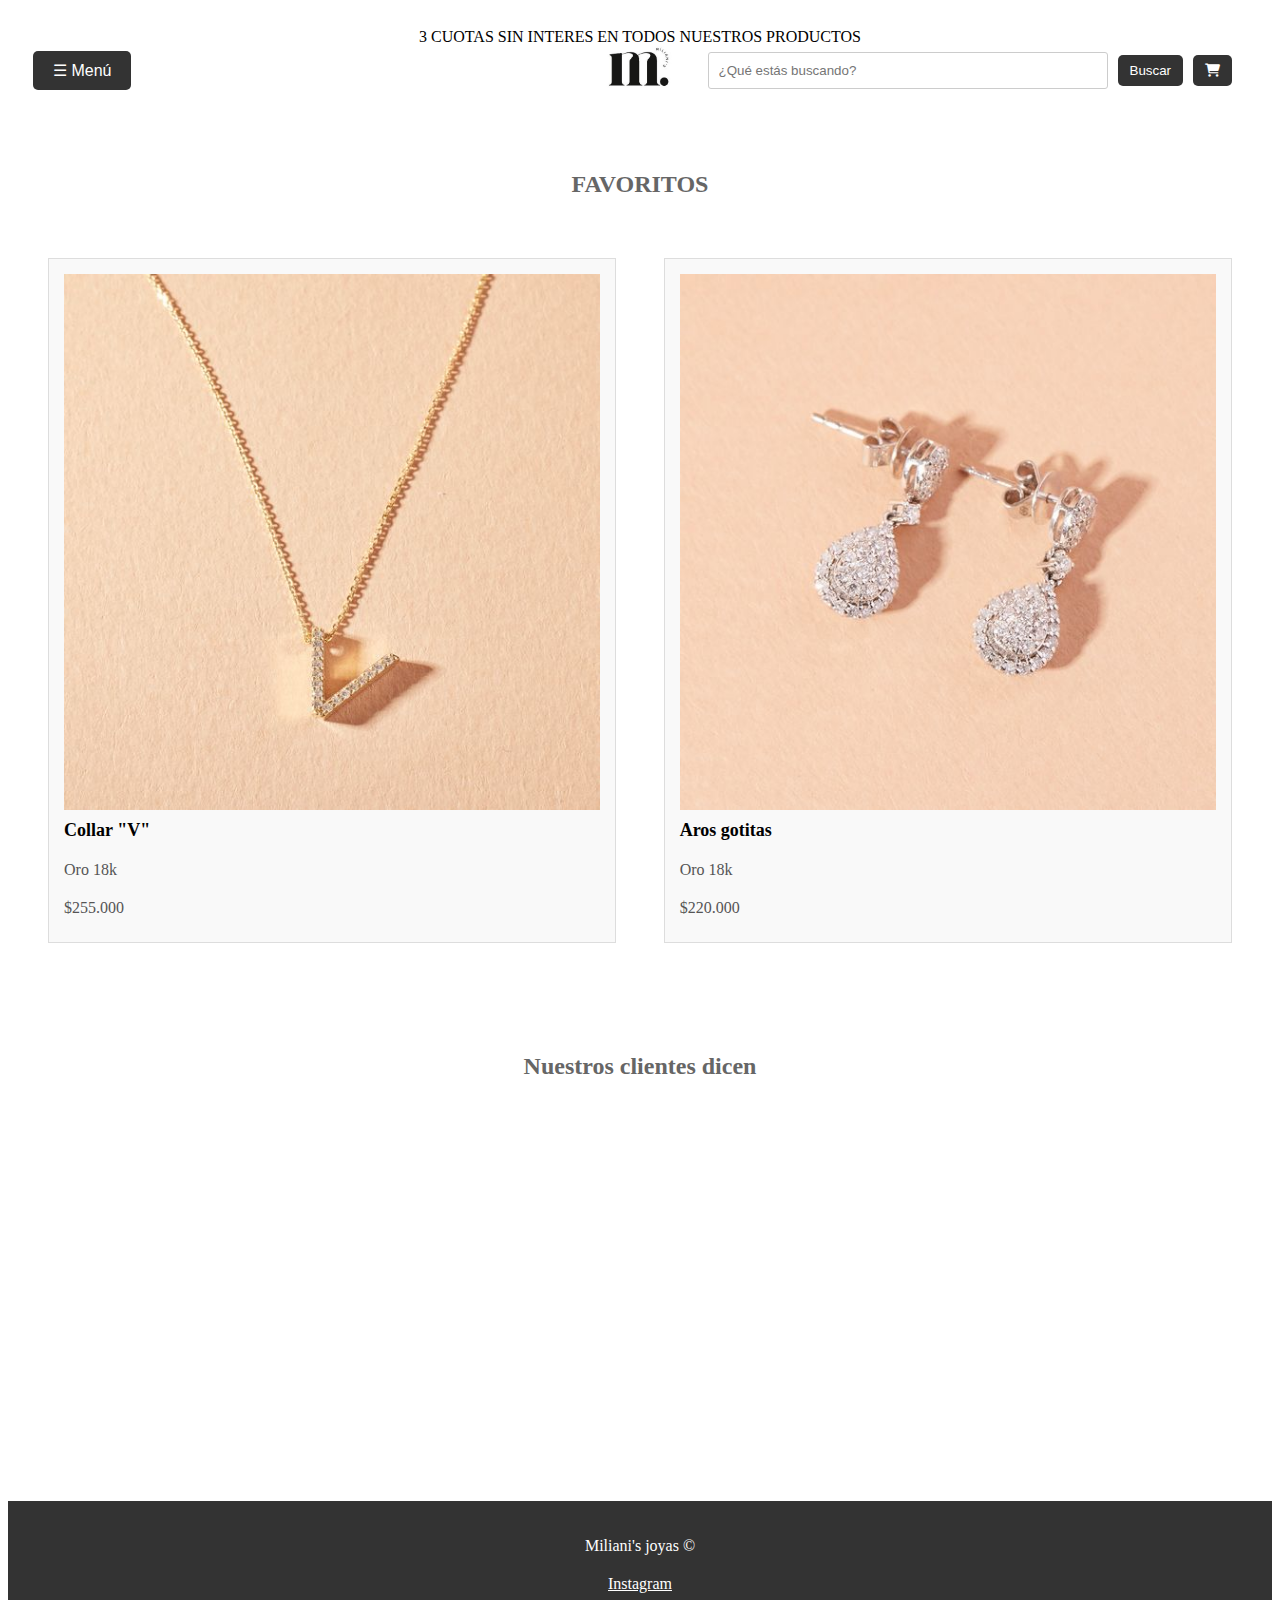
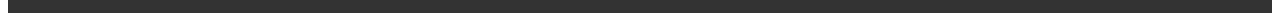
==== commit 33c70b86: "Incorporación de animaciones" ====
--- a/index.html
+++ b/index.html
@@ -110,5 +110,6 @@
             </div>
         </div>
     </footer>
+    <script src="./scripts/main.js"></script>
 </body>
 </html>
--- a/styles/style.css
+++ b/styles/style.css
@@ -13,6 +13,21 @@
   flex-wrap: wrap;
   padding: 0 20px;
 }
+
+/* Animación del contenido al cargar la página */
+.main, .testimonials, .footer {
+  opacity: 0;
+  transform: translateY(20px); /* Empieza un poco desplazado hacia abajo */
+  transition: opacity 0.8s ease, transform 0.8s ease;
+}
+
+body.loaded .main,
+body.loaded .testimonials,
+body.loaded .footer {
+  opacity: 1;
+  transform: translateY(0); /* Vuelve a su posición normal */
+}
+
 
 /*Logo*/
 .logo {
@@ -45,6 +60,14 @@
   max-height: 100%;
   max-width: 100%;
   object-fit: contain;
+  transform: scale(0.9); /* Lo hacemos un poco más pequeño */
+  opacity: 1;
+  transition: transform 0.5s ease, opacity 0.5s ease;
+}
+
+.logo-container img.loaded {
+  transform: scale(1); /* Se agranda al tamaño original */
+  opacity: 1; /* Se vuelve visible */
 }
 
 /* Contenedor de búsqueda y carrito */
@@ -79,6 +102,16 @@
   margin-right: 10px;
 }
 
+/*Animacion de los botenes "buscar" y "carrito"*/
+.search button {
+  transition: background-color 0.3s ease, transform 0.3s ease;
+}
+
+.search button:hover {
+  background-color: #ddd; /* Cambia de color en hover */
+  transform: scale(1.05); /* Aumenta ligeramente su tamaño */
+}
+
 .cart-button {
   margin-left: 20px;
   background-color: transparent;
@@ -126,6 +159,7 @@
   height: auto;
   max-height: 550px;
   object-fit: cover;
+  transition: transform 0.3s ease, box-shadow 0.3s ease;
 }
 
 /* Estilos para los párrafos */
@@ -140,6 +174,11 @@
   font-weight: bold;
   font-size: 18px;
   color: #000000;
+}
+
+.box img:hover {
+  transform: scale(1.05); /* Le damos un zoom sutil */
+  box-shadow: 0 8px 16px rgba(0, 0, 0, 0.3); /* Sombra más fuerte en hover */
 }
 
 /* Estilos para la caja contenedora */
@@ -215,6 +254,7 @@
 }
 
 .dropbtn {
+  transition: background-color 0.3s ease; /* Transición para hover */
   background-color: #333;
   color: white;
   padding: 10px 20px;
@@ -222,6 +262,7 @@
   border: none;
   cursor: pointer;
   border-radius: 5px;
+  
 }
 
 .dropdown-content {
@@ -240,6 +281,8 @@
   padding: 12px 16px;
   text-decoration: none;
   display: block;
+  transform: translateY(-10px); /* Lo movemos hacia arriba un poco antes de desplegar */
+  transition: opacity 0.4s ease, transform 0.4s ease;
 }
 
 .dropdown-content a:hover {
@@ -248,6 +291,8 @@
 
 .dropdown:hover .dropdown-content {
   display: block;
+  opacity: 1;
+  transform: translateY(0); /* Regresa a su posición normal */
 }
 
 .submenu-container {
@@ -302,6 +347,18 @@
   transition: transform 0.3s ease-in-out;
 }
 
+/* Animación de fade-in */
+.testimonial {
+  opacity: 0;
+  transform: translateY(20px); /* Empieza un poco desplazado hacia abajo */
+  transition: opacity 0.6s ease, transform 0.6s ease;
+}
+
+.testimonial.show {
+  opacity: 1;
+  transform: translateY(0); /* Vuelve a su posición original */
+}
+
 .testimonial:hover {
   transform: translateY(-10px);
 }
